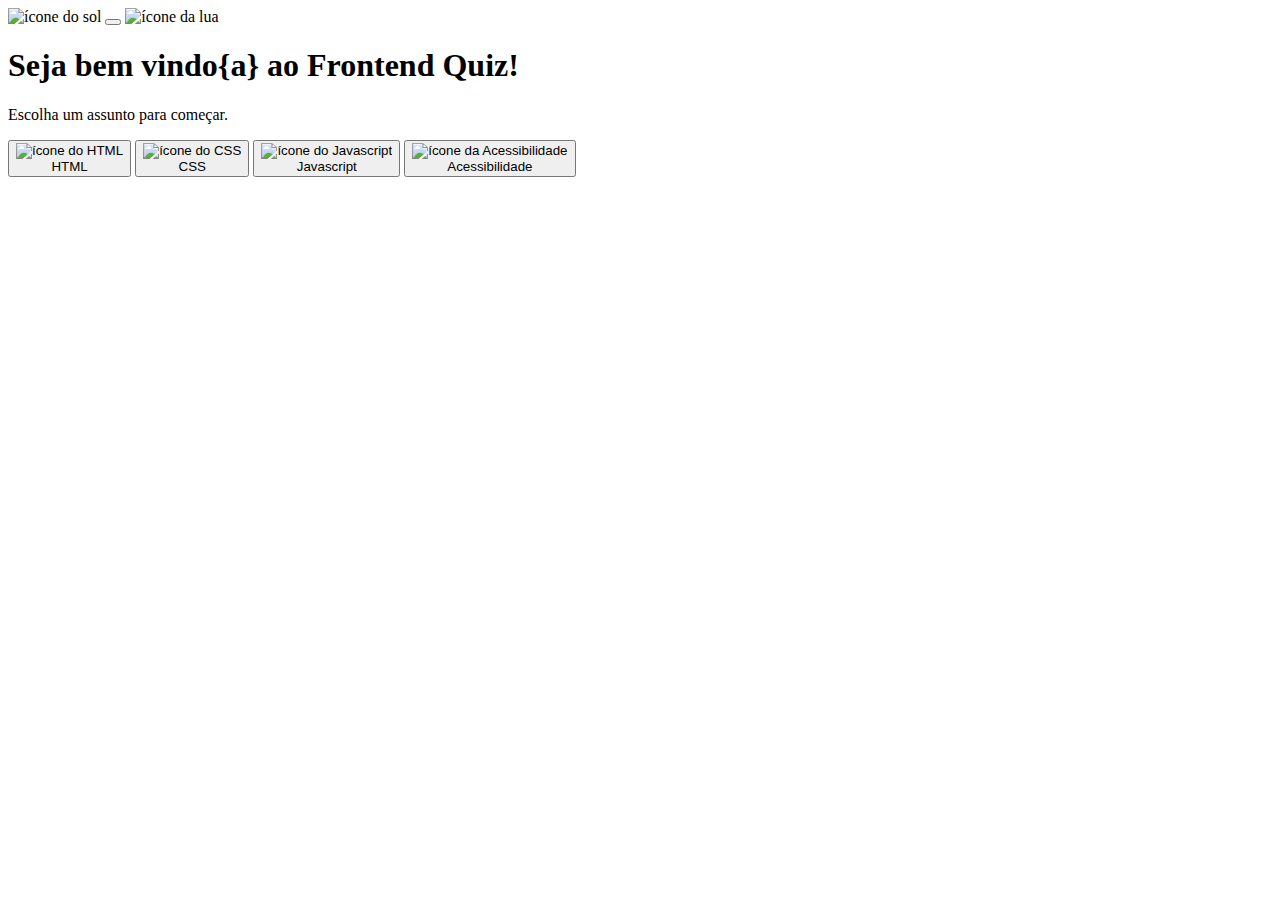
==== index.html @ 49f7251a "página inicial com HTML completo." ====
<!DOCTYPE html>
<html lang="pt-BR">
<head>
    <meta charset="UTF-8">
    <meta name="viewport" content="width=device-width, initial-scale=1.0">
    <title>Quiz App</title>
</head>
<body>
    <header>
        <div class="tema">
            <img src="./assets/images/icon-sun-dark.svg" alt="ícone do sol">
            <button>
                <div></div>
            </button>
            <img src="./assets/images/icon-moon-dark.svg" alt="ícone da lua"
        </div>
    </header>

    <main>
        <section class="boas_vindas">
            <h1>Seja bem vindo{a} ao Frontend Quiz!</h1>

            <p>Escolha um assunto para começar.</p>
        </section>

        <section class="assuntos">
            <button>
                <div>
                    <img src="./assets/images/icon-html.svg" alt="ícone do HTML">
                </div>
                HTML
            </button>

            <button>
                <div>
                    <img src="./assets/images/icon-css.svg" alt="ícone do CSS">
                </div>
                CSS
            </button>

            <button>
                <div>
                    <img src="./assets/images/icon-js.svg" alt="ícone do Javascript">
                </div>
                Javascript
            </button>

            <button>
                <div>
                    <img src="./assets/images/icon-accessibility.svg" alt="ícone da Acessibilidade">
                </div>
                Acessibilidade
            </button>
        </section>
    </main>
</body>
</html>
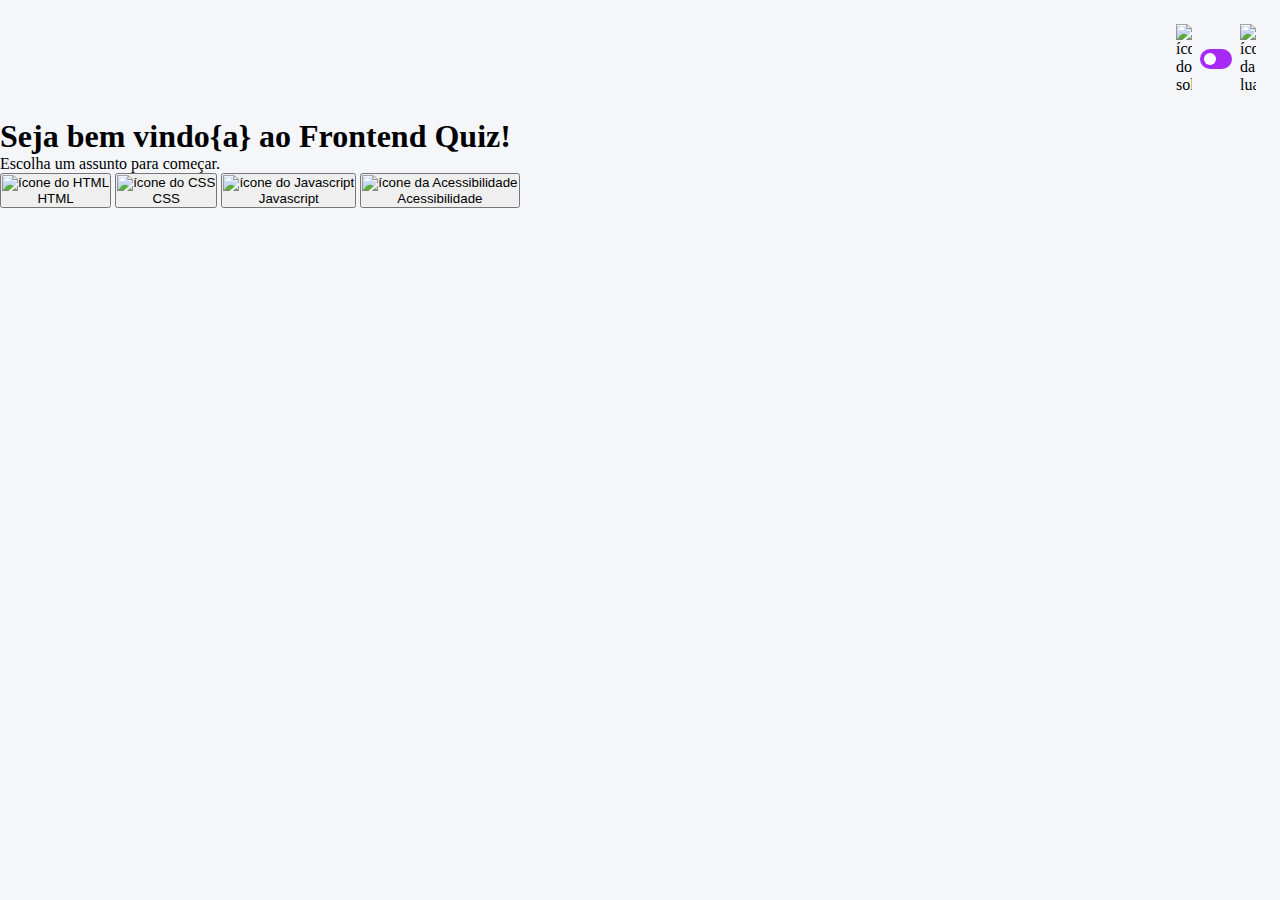
==== commit 8ace2cf8: "botão detrocar o tema estilizado." ====
--- a/index.html
+++ b/index.html
@@ -3,6 +3,7 @@
 <head>
     <meta charset="UTF-8">
     <meta name="viewport" content="width=device-width, initial-scale=1.0">
+    <link rel="stylesheet" href="style.css">
     <title>Quiz App</title>
 </head>
 <body>
--- a/style.css
+++ b/style.css
@@ -0,0 +1,53 @@
+* {
+    margin: 0;
+    padding: 0;
+    box-sizing: border-box;
+}
+
+:root {
+    --bg-color: #f4f6fa;
+    --purple: #a729f5;
+    --white: #fff;
+    --bg-mobile: url(./assets/images/pattern-background-mobile-light.svg);
+}
+
+body {
+    height: 100svh;
+    background: var(--bg-mobile) var(--bg-color);
+    background-repeat: no-repeat;
+    background-size: cover;
+}
+
+header {
+    padding: 16px 24px;
+    display: flex;
+    justify-content: flex-end;
+}
+
+.tema {
+    padding: 8px 0;
+    display: flex;
+    align-items: center;
+    gap: 8px;
+}
+
+.tema img {
+    width: 16px;
+}
+
+.tema button {
+    height: 20px;
+    width: 32px;
+    background: var(--purple);
+    border: 0;
+    border-radius: 999px;
+    padding: 4px;
+}
+
+.tema button div {
+    background: var(--white);
+    width: 12px;
+    height: 12px;
+    border-radius: 999px;
+}
+
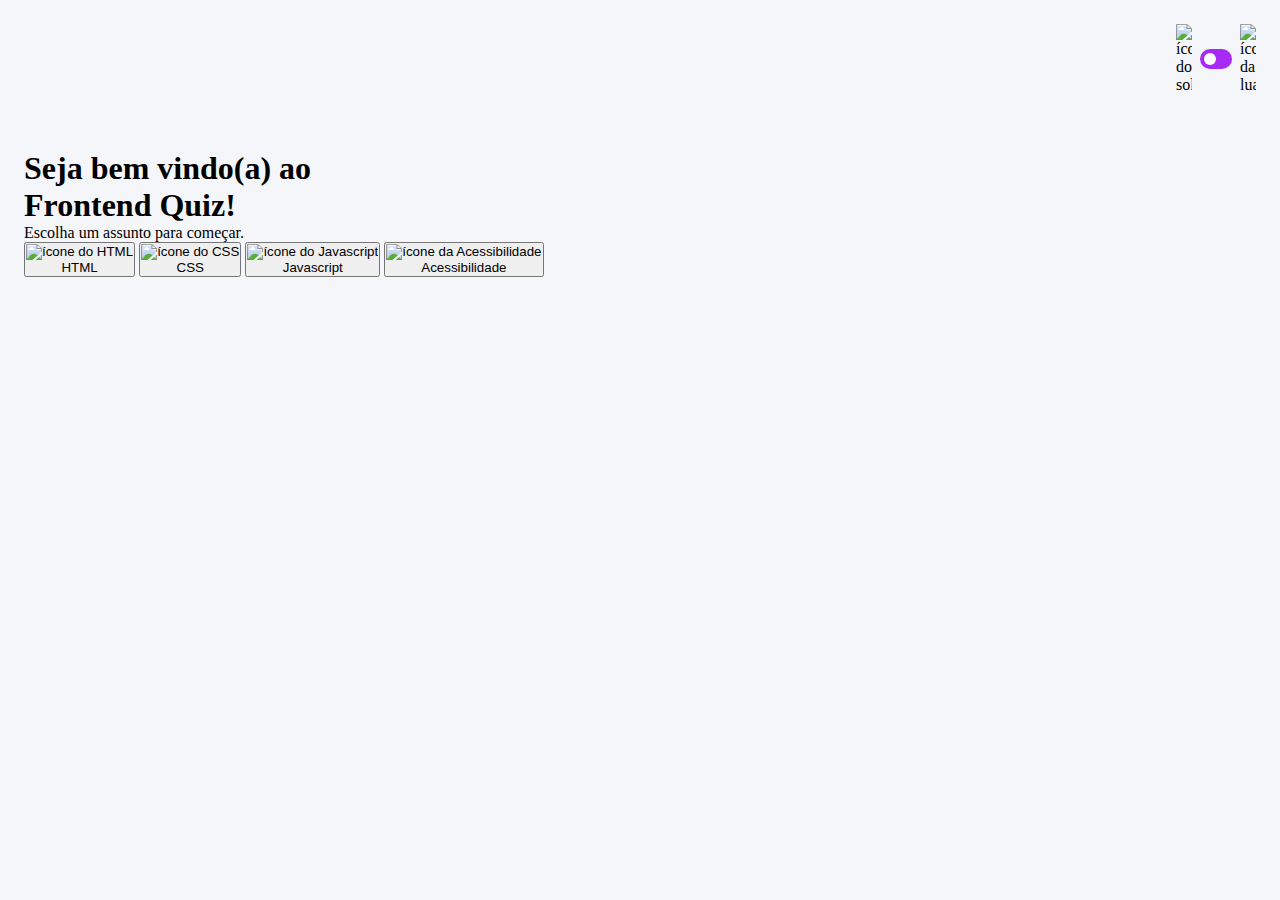
==== commit 3a3e49fc: "arrumando a disposição do h1 na tela" ====
--- a/index.html
+++ b/index.html
@@ -19,7 +19,10 @@
 
     <main>
         <section class="boas_vindas">
-            <h1>Seja bem vindo{a} ao Frontend Quiz!</h1>
+            <h1>
+                Seja bem vindo(a) ao <br>
+                <strong>Frontend Quiz!</strong>
+            </h1>
 
             <p>Escolha um assunto para começar.</p>
         </section>
--- a/style.css
+++ b/style.css
@@ -51,3 +51,6 @@
     border-radius: 999px;
 }
 
+main {
+    padding: 32px 24px;
+}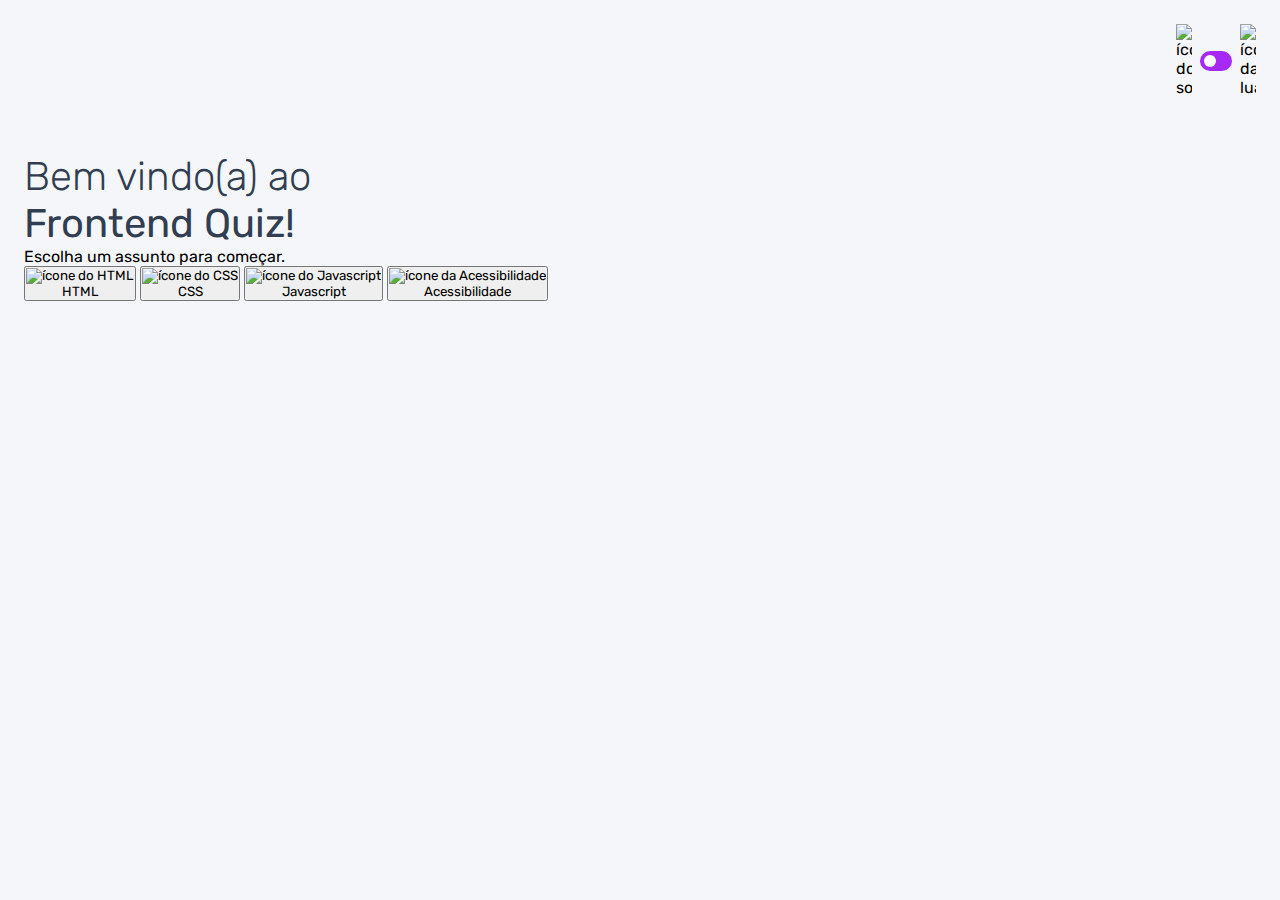
==== commit 9f2c2cf4: "alteração no texto do h1 do index.html" ====
--- a/index.html
+++ b/index.html
@@ -3,6 +3,9 @@
 <head>
     <meta charset="UTF-8">
     <meta name="viewport" content="width=device-width, initial-scale=1.0">
+    <link rel="preconnect" href="https://fonts.googleapis.com">
+    <link rel="preconnect" href="https://fonts.gstatic.com" crossorigin>
+    <link href="https://fonts.googleapis.com/css2?family=Rubik:ital,wght@0,300..900;1,300..900&display=swap" rel="stylesheet">
     <link rel="stylesheet" href="style.css">
     <title>Quiz App</title>
 </head>
@@ -20,7 +23,7 @@
     <main>
         <section class="boas_vindas">
             <h1>
-                Seja bem vindo(a) ao <br>
+                Bem vindo(a) ao <br>
                 <strong>Frontend Quiz!</strong>
             </h1>
 
--- a/style.css
+++ b/style.css
@@ -2,11 +2,14 @@
     margin: 0;
     padding: 0;
     box-sizing: border-box;
+    font-family: "Rubik", sans-serif;
+    -webkit-font-smoothing: antialiased;
 }
 
 :root {
     --bg-color: #f4f6fa;
     --purple: #a729f5;
+    --primary-text-color: #313e51;
     --white: #fff;
     --bg-mobile: url(./assets/images/pattern-background-mobile-light.svg);
 }
@@ -53,4 +56,10 @@
 
 main {
     padding: 32px 24px;
+}
+
+main h1 {
+    font-size: 40px;
+    font-weight: 300;
+    color: var(--primary-text-color);
 }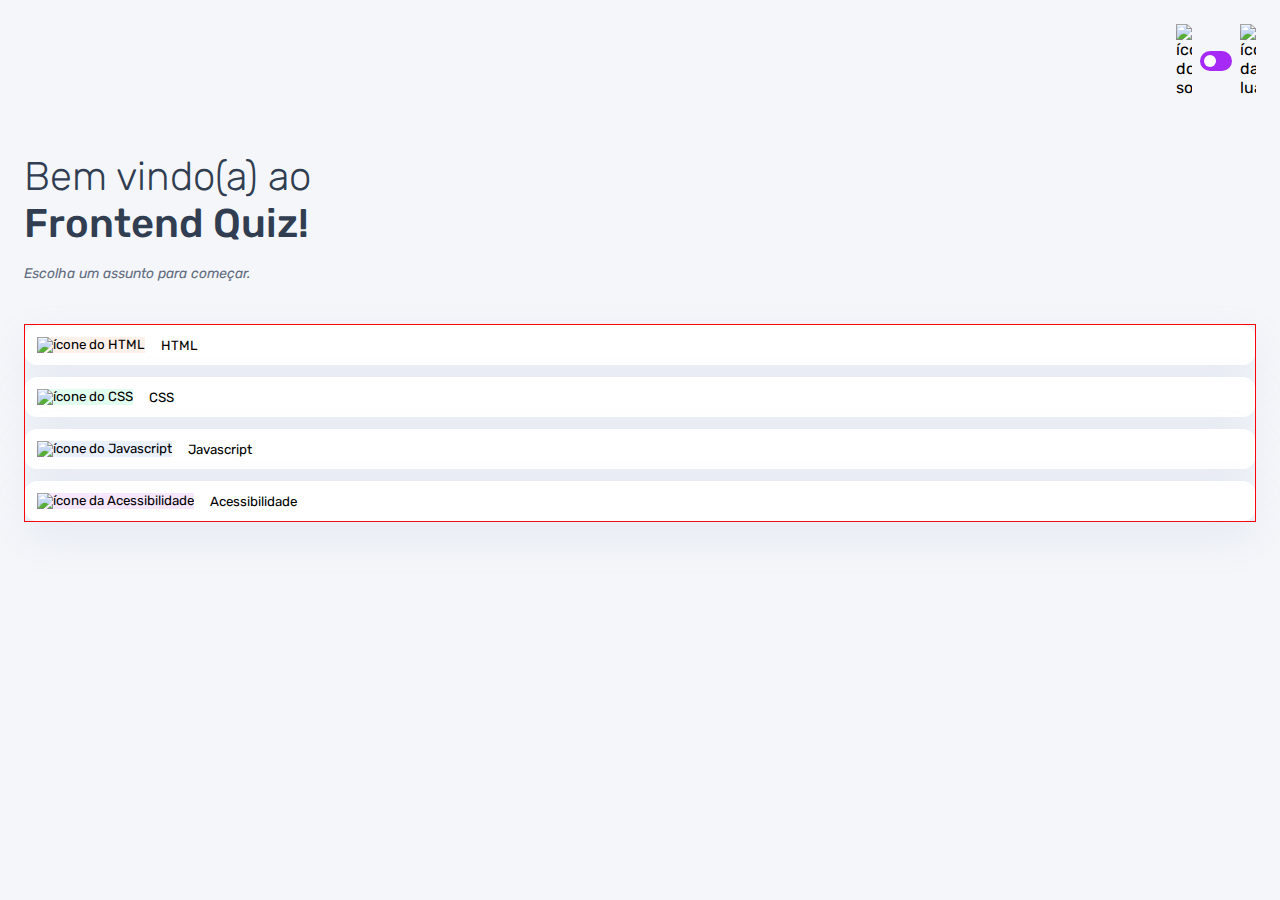
==== commit 1d8d5310: "primeira parte da estilização dos botões de assunto." ====
--- a/index.html
+++ b/index.html
@@ -31,28 +31,28 @@
         </section>
 
         <section class="assuntos">
-            <button>
+            <button class="botao_html">
                 <div>
                     <img src="./assets/images/icon-html.svg" alt="ícone do HTML">
                 </div>
                 HTML
             </button>
 
-            <button>
+            <button class="botao_css">
                 <div>
                     <img src="./assets/images/icon-css.svg" alt="ícone do CSS">
                 </div>
                 CSS
             </button>
 
-            <button>
+            <button class="botao_javascript">
                 <div>
                     <img src="./assets/images/icon-js.svg" alt="ícone do Javascript">
                 </div>
                 Javascript
             </button>
 
-            <button>
+            <button class="botao_acessibilidade">
                 <div>
                     <img src="./assets/images/icon-accessibility.svg" alt="ícone da Acessibilidade">
                 </div>
--- a/style.css
+++ b/style.css
@@ -10,6 +10,13 @@
     --bg-color: #f4f6fa;
     --purple: #a729f5;
     --primary-text-color: #313e51;
+    --secondary-text-color: #626c7f;
+    --button-bg: #fff;
+    --shadow: 0px 16px 40px 0px rgba(143, 160, 193, 0.14);
+    --bg-html: #fff1e9;
+    --bg-css: #e0fdef;
+    --bg-javascript: #ebf0ff;
+    --bg-acessibilidade: #f6e7ff;
     --white: #fff;
     --bg-mobile: url(./assets/images/pattern-background-mobile-light.svg);
 }
@@ -58,8 +65,59 @@
     padding: 32px 24px;
 }
 
-main h1 {
+.boas_vindas {
+    margin-bottom: 40px;
+}
+
+.boas_vindas h1 {
     font-size: 40px;
     font-weight: 300;
     color: var(--primary-text-color);
+    margin-bottom: 16px;
+}
+
+.boas_vindas h1 strong {
+    font-weight: 500;
+}
+
+.boas_vindas p {
+    color: var(--secondary-text-color);
+    font-size: 14px;
+    line-height: 150%;
+    font-style: italic;
+}
+
+.assuntos {
+    border: 1px solid red;
+
+    display: flex;
+    flex-direction: column;
+    gap: 12px;
+}
+
+.assuntos button {
+    border: none;
+    background: var(--button-bg);
+    display: flex;
+    align-items: center;
+    gap: 16px;
+    padding: 12px;
+    border-radius: 12px;
+    box-shadow: var(--shadow);
+}
+
+.botao_html div {
+    background: var(--bg-html) ;
+}
+
+.botao_css div {
+    background: var(--bg-css) ;
+}
+
+.botao_javascript div {
+    background: var(--bg-javascript) ;
+}
+
+.botao_acessibilidade div {
+    background: var(--bg-acessibilidade) ;
 }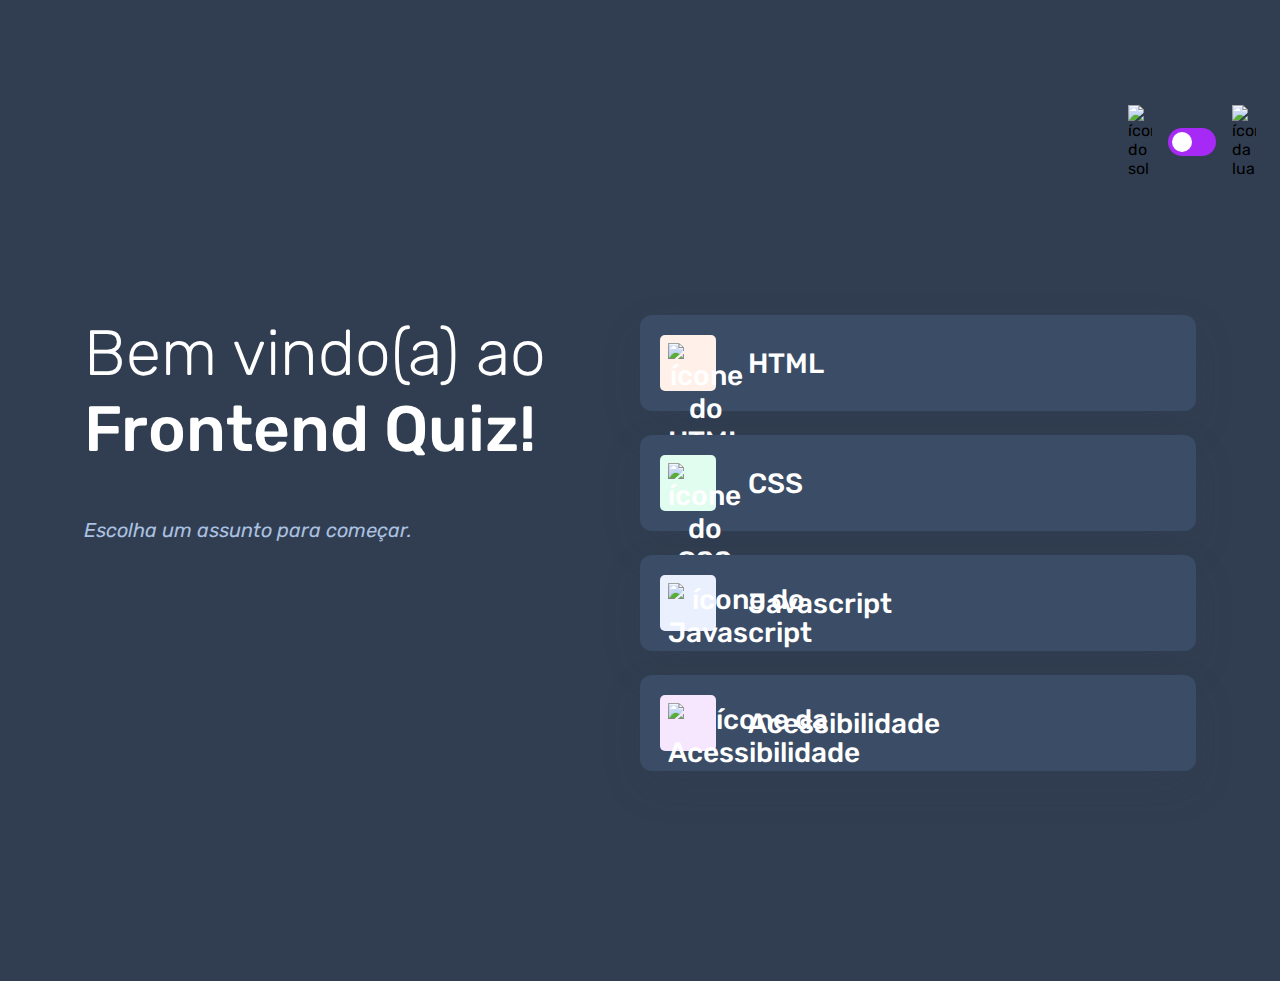
==== commit 65f06b0c: "adaptação das cores para o tema escuro." ====
--- a/index.html
+++ b/index.html
@@ -9,7 +9,7 @@
     <link rel="stylesheet" href="style.css">
     <title>Quiz App</title>
 </head>
-<body>
+<body class="escuro">
     <header>
         <div class="tema">
             <img src="./assets/images/icon-sun-dark.svg" alt="ícone do sol">
--- a/style.css
+++ b/style.css
@@ -19,6 +19,17 @@
     --bg-acessibilidade: #f6e7ff;
     --white: #fff;
     --bg-mobile: url(./assets/images/pattern-background-mobile-light.svg);
+    --bg-desktop: url(./assests/images/pattern-background-desktop-light.svg);
+}
+
+body.escuro {
+    --bg-color: #313e51;
+    --bg-mobile: url(./assets/images/pattern-background-mobile-dark.svg);
+    --bg-desktop: url(./assests/images/pattern-background-desktop-dark.svg);
+    --primary-text-color: #fff;
+    --secondary-text-color: #abc1e1;
+    --button-bg: #3b4d66;
+    --shadow: 0px 16px 40px 0px rgba(49, 62, 81, 0.14);
 }
 
 body {
@@ -88,8 +99,6 @@
 }
 
 .assuntos {
-    border: 1px solid red;
-
     display: flex;
     flex-direction: column;
     gap: 12px;
@@ -104,6 +113,20 @@
     padding: 12px;
     border-radius: 12px;
     box-shadow: var(--shadow);
+    font-size: 18px;
+    font-weight: 500;
+    color: var(--primary-text-color);
+}
+
+.assuntos button div {
+    width: 40px;
+    height: 40px;
+    padding: 5px;
+    border-radius: 5px;
+}
+
+.assuntos button img {
+    width: 100%;
 }
 
 .botao_html div {
@@ -120,4 +143,69 @@
 
 .botao_acessibilidade div {
     background: var(--bg-acessibilidade) ;
+}
+
+@media(min-width: 1100px) {
+    body {
+        background: var(--bg-desktop) var(--bg-color);
+        background-size: cover;
+        background-repeat: no-repeat;
+    }
+
+    header {
+        margin-block: 81px;
+    }
+
+    .tema {
+        gap: 16px;
+    }
+
+    .tema img {
+       width: 24px; 
+    }
+
+    .tema button {
+        width: 48px;
+        height: 28px;
+    }
+
+    .tema button div {
+        width: 20px;
+        height: 20px;
+    }
+
+    main {
+        display: flex;
+        max-width: 1160px;
+        margin-inline: auto;
+    }
+
+    section {
+        width: 100%;
+    }
+
+    .boas_vindas h1 {
+        font-size: 64px;
+        margin-bottom: 48px;
+    }
+
+    .boas_vindas p {
+        font-size: 20px;
+    }
+
+    .assuntos {
+        gap: 24px;
+    }
+
+    .assuntos button {
+        font-size: 28px;
+        padding: 20px;
+        gap: 32px;
+    }
+
+    .assuntos button div {
+        width: 56px;
+        height: 56px;
+        padding: 8px;
+    }
 }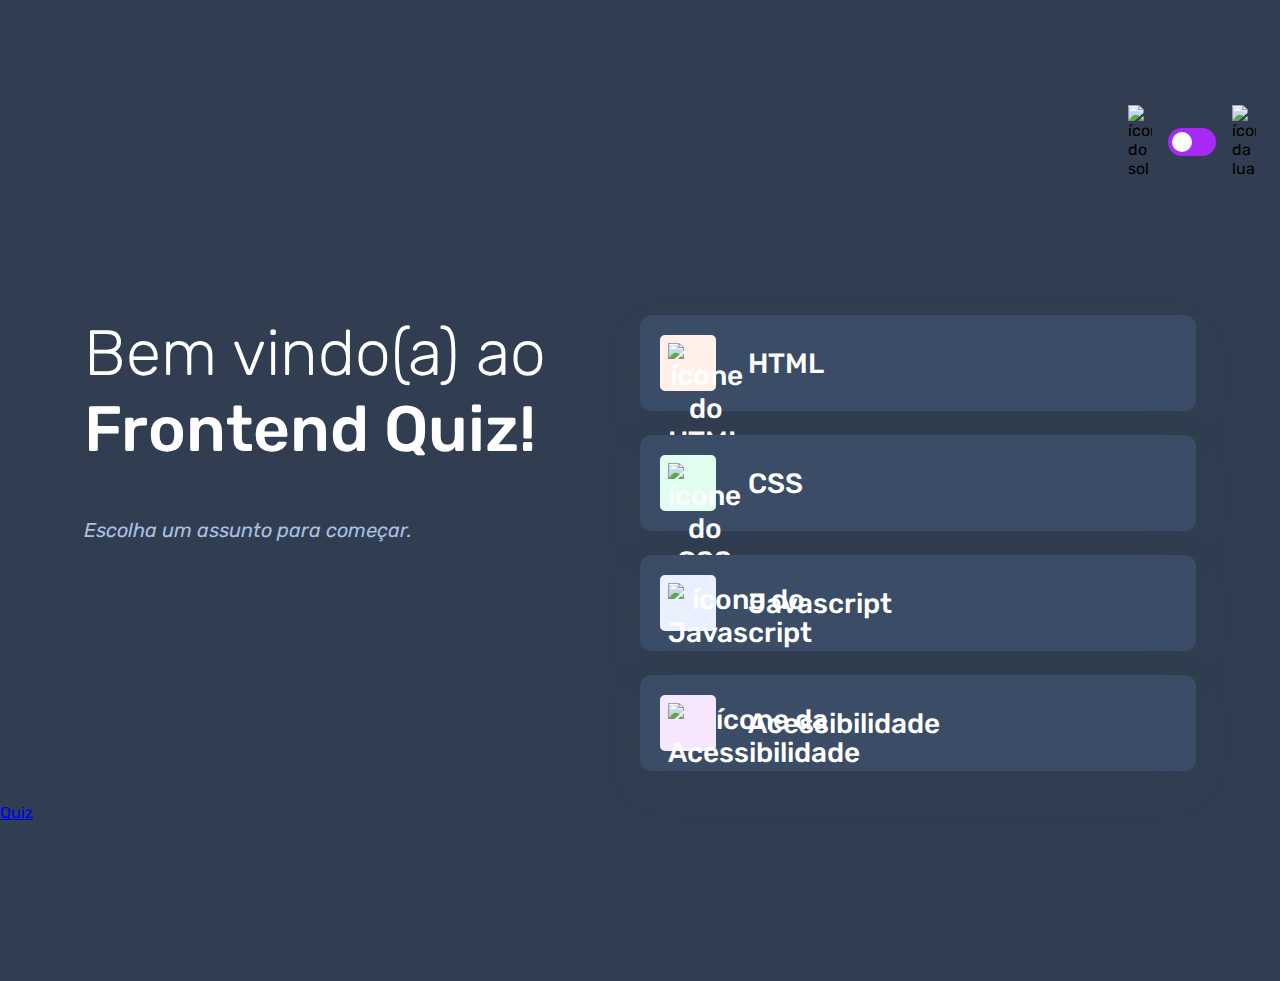
==== commit 3c73e28f: "criação da página do quiz." ====
--- a/index.html
+++ b/index.html
@@ -60,5 +60,7 @@
             </button>
         </section>
     </main>
+
+    <a href="./pages/quiz/quiz.html">Quiz</a>
 </body>
 </html>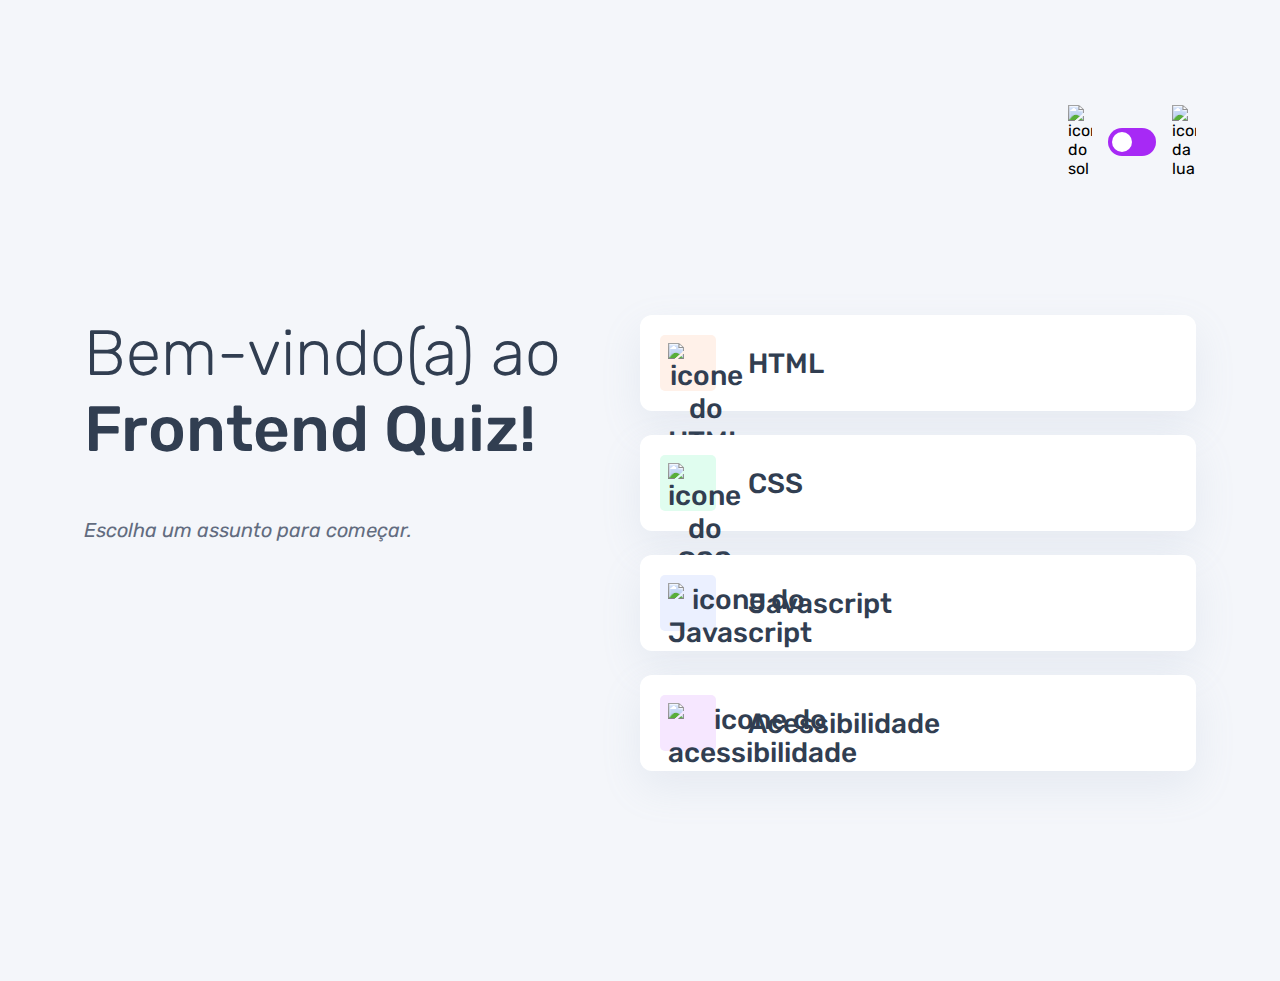
==== commit 4e32b880: "ajuste do h2 da pagina resultados para o desktop" ====
--- a/index.html
+++ b/index.html
@@ -7,23 +7,24 @@
     <link rel="preconnect" href="https://fonts.gstatic.com" crossorigin>
     <link href="https://fonts.googleapis.com/css2?family=Rubik:ital,wght@0,300..900;1,300..900&display=swap" rel="stylesheet">
     <link rel="stylesheet" href="style.css">
+    <script src="./script.js" type="module" defer></script>
     <title>Quiz App</title>
 </head>
-<body class="escuro">
+<body>
     <header>
         <div class="tema">
-            <img src="./assets/images/icon-sun-dark.svg" alt="ícone do sol">
+            <img src="./assets/images/icon-sun-dark.svg" alt="icone do sol">
             <button>
                 <div></div>
             </button>
-            <img src="./assets/images/icon-moon-dark.svg" alt="ícone da lua"
+            <img src="./assets/images/icon-moon-dark.svg" alt="icone da lua">
         </div>
     </header>
 
     <main>
         <section class="boas_vindas">
             <h1>
-                Bem vindo(a) ao <br>
+                Bem-vindo(a) ao <br> 
                 <strong>Frontend Quiz!</strong>
             </h1>
 
@@ -33,34 +34,29 @@
         <section class="assuntos">
             <button class="botao_html">
                 <div>
-                    <img src="./assets/images/icon-html.svg" alt="ícone do HTML">
+                    <img src="./assets/images/icon-html.svg" alt="icone do HTML">
                 </div>
-                HTML
+                <span>HTML</span>
             </button>
-
             <button class="botao_css">
                 <div>
-                    <img src="./assets/images/icon-css.svg" alt="ícone do CSS">
+                    <img src="./assets/images/icon-css.svg" alt="icone do CSS">
                 </div>
-                CSS
+                <span>CSS</span>
             </button>
-
             <button class="botao_javascript">
                 <div>
-                    <img src="./assets/images/icon-js.svg" alt="ícone do Javascript">
+                    <img src="./assets/images/icon-javascript.svg" alt="icone do Javascript">
                 </div>
-                Javascript
+                <span>Javascript</span>
             </button>
-
             <button class="botao_acessibilidade">
                 <div>
-                    <img src="./assets/images/icon-accessibility.svg" alt="ícone da Acessibilidade">
+                    <img src="./assets/images/icon-acessibilidade.svg" alt="icone do acessibilidade">
                 </div>
-                Acessibilidade
+                <span>Acessibilidade</span>
             </button>
         </section>
     </main>
-
-    <a href="./pages/quiz/quiz.html">Quiz</a>
 </body>
 </html>--- a/style.css
+++ b/style.css
@@ -43,6 +43,8 @@
     padding: 16px 24px;
     display: flex;
     justify-content: flex-end;
+    max-width: 1160px;
+    margin-inline: auto;
 }
 
 .tema {
